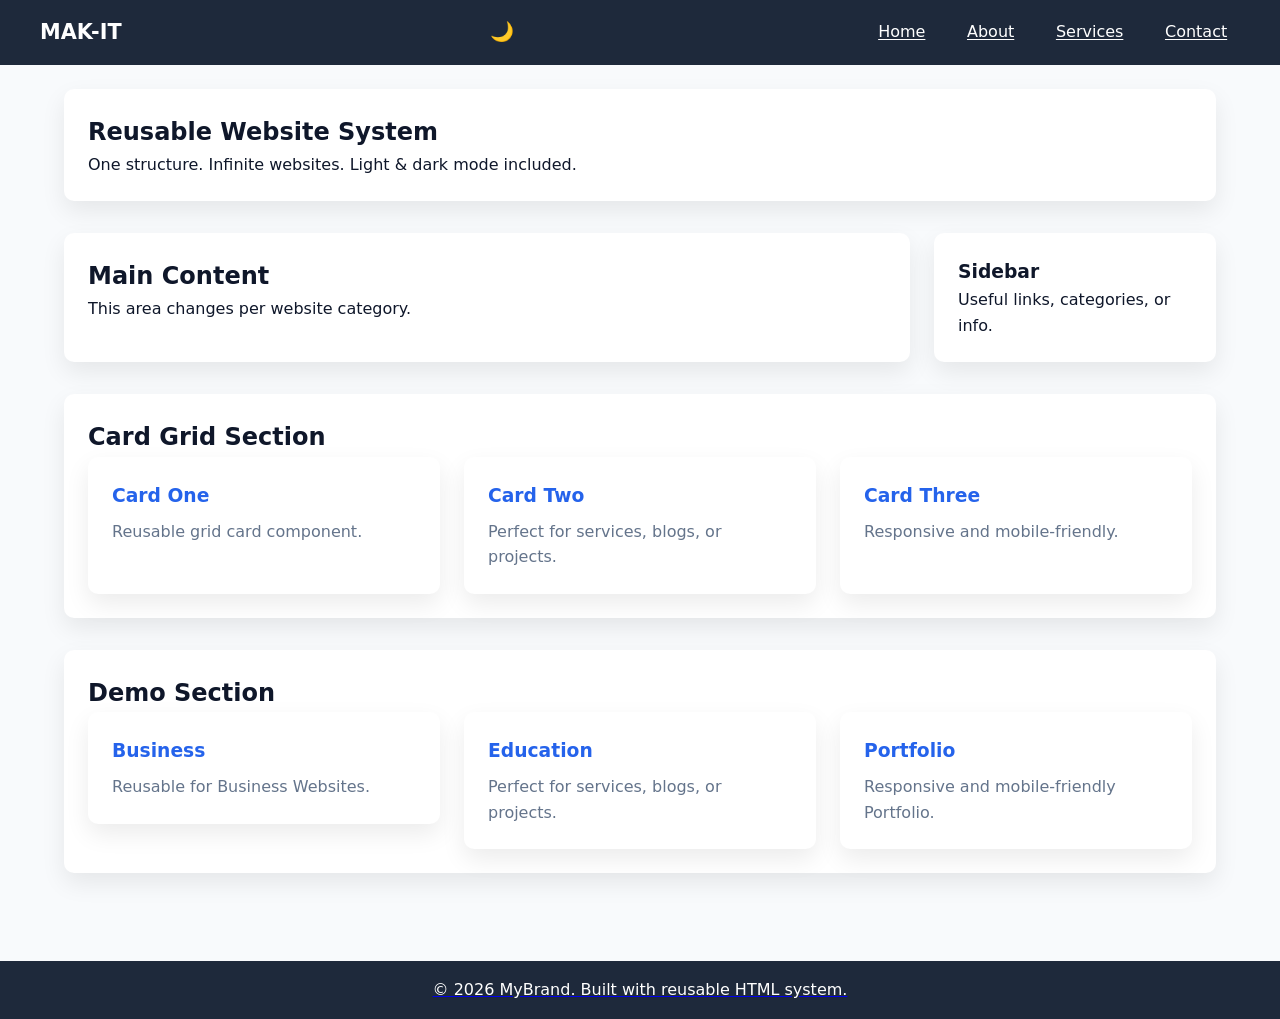
==== index.html @ de4ac3fc "Multi pages website uploads Multi-pages website with Index.html being Main and rest web pages inside" ====
<!DOCTYPE html>
<html lang="en">
<head>
  <meta charset="UTF-8" />
  <meta name="viewport" content="width=device-width, initial-scale=1.0" />
  <title>Reusable Website System</title>

  <link rel="stylesheet" href="style.css">
  
</head>

<body>

<header>
  <div class="header-container">
    <div class="logo">MAK-IT</div>

    <div>
      <span class="theme-toggle" onclick="toggleTheme()">🌙</span>
      <span class="menu-toggle" onclick="toggleMenu()">☰</span>
    </div>

    <nav id="navMenu">
      <ul>
        <li><a href="#">Home</a></li>
        <li><a href="#">About</a></li>
        <li><a href="#">Services</a></li>
        <li><a href="#">Contact</a></li>
      </ul>
    </nav>
  </div>
</header>

<main>

  <!-- HERO -->
  <section>
    <h1>Reusable Website System</h1>
    <p>One structure. Infinite websites. Light & dark mode included.</p>
  </section>

  <!-- CONTENT + SIDEBAR -->
  <div class="content-grid">
    <section>
      <h2>Main Content</h2>
      <p>This area changes per website category.</p>
    </section>

    <aside>
      <h3>Sidebar</h3>
      <p>Useful links, categories, or info.</p>
    </aside>
  </div>

  <!-- CARD GRID -->
  <section>
    <h2>Card Grid Section</h2>
    <div class="card-grid">
      <div class="card">
        <h3>Card One</h3>
        <p>Reusable grid card component.</p>
      </div>
      <div class="card">
        <h3>Card Two</h3>
        <p>Perfect for services, blogs, or projects.</p>
      </div>
      <div class="card">
        <h3>Card Three</h3>
        <p>Responsive and mobile-friendly.</p>
      </div>
    </div>
  </section>


  <!-- DEMO GRID -->
  <section>
    <h2>Demo Section</h2>
    <div class="card-grid">
      <a href="Project/Business/index.html"><div class="card">
        <h3>Business</h3>
        <p>Reusable for Business Websites.</p>
      </div></a>
      <a href="Project/Education/index.html"><div class="card">
        <h3>Education</h3>
        <p>Perfect for services, blogs, or projects.</p>
      </div></a>
      <a href="Project/Portfolio/index.html"><div class="card">
        <h3>Portfolio</h3>
        <p>Responsive and mobile-friendly Portfolio.</p>
      </div>
    </div>
  </section>

</main>

<footer>
  <p>© 2026 MyBrand. Built with reusable HTML system.</p>
</footer>

<script src="script.js"></script>

</body>
</html>
---- style.css ----
/* =====================
       THEME VARIABLES
    ====================== */
    :root {
      --primary: #2563eb;
      --secondary: #1e293b;
      --background: #f8fafc;
      --surface: #ffffff;
      --text: #0f172a;
      --muted: #64748b;
      --radius: 10px;
      --shadow: 0 10px 25px rgba(0,0,0,0.08);
    }

    body.dark {
      --primary: #60a5fa;
      --secondary: #020617;
      --background: #020617;
      --surface: #0f172a;
      --text: #e5e7eb;
      --muted: #94a3b8;
      --shadow: 0 10px 25px rgba(0,0,0,0.6);
    }

    /* =====================
       RESET
    ====================== */
    * {
      margin: 0;
      padding: 0;
      box-sizing: border-box;
    }

    body {
      font-family: system-ui, sans-serif;
      background: var(--background);
      color: var(--text);
      line-height: 1.6;
      transition: background 0.3s, color 0.3s;
    }

    /* =====================
       HEADER + NAV
    ====================== */
    header {
      background: var(--secondary);
      color: white;
      padding: 1rem;
    }

    .header-container {
      max-width: 1200px;
      margin: auto;
      display: flex;
      align-items: center;
      justify-content: space-between;
    }

    .logo {
      font-weight: bold;
      font-size: 1.3rem;
    }

    nav ul {
      list-style: none;
      display: flex;
      gap: 1rem;
    }

    nav a {
      padding: 0.4rem 0.8rem;
      border-radius: var(--radius);
      color: white;
    }

    nav a:hover {
      background: var(--primary);
    }

    .menu-toggle {
      display: none;
      font-size: 1.5rem;
      cursor: pointer;
    }

    .theme-toggle {
      margin-left: 1rem;
      cursor: pointer;
      font-size: 1.2rem;
    }

    @media (max-width: 768px) {
      nav {
        display: none;
        width: 100%;
        margin-top: 1rem;
      }
      nav ul {
        flex-direction: column;
      }
      nav.show {
        display: block;
      }
      .menu-toggle {
        display: block;
      }
    }

    /* =====================
       MAIN LAYOUT
    ====================== */
    main {
      max-width: 1200px;
      margin: auto;
      padding: 1.5rem;
      display: grid;
      gap: 2rem;
    }

    section, aside {
      background: var(--surface);
      padding: 1.5rem;
      border-radius: var(--radius);
      box-shadow: var(--shadow);
    }

    .content-grid {
      display: grid;
      gap: 1.5rem;
    }

    @media (min-width: 768px) {
      .content-grid {
        grid-template-columns: 3fr 1fr;
      }
    }

    /* =====================
       CARD GRID SYSTEM
    ====================== */
    .card-grid {
      display: grid;
      gap: 1.5rem;
      grid-template-columns: repeat(auto-fit, minmax(250px, 1fr));
    }

    .card {
      background: var(--surface);
      padding: 1.5rem;
      border-radius: var(--radius);
      box-shadow: var(--shadow);
      transition: transform 0.3s;
    }

    .card:hover {
      transform: translateY(-5px);
    }

    .card h3 {
      margin-bottom: 0.5rem;
      color: var(--primary);
    }

    .card p {
      color: var(--muted);
    }

    .card-grid a{
      text-decoration: none;
    }

    /* =====================
       FOOTER
    ====================== */
    footer {
      background: var(--secondary);
      color: white;
      text-align: center;
      padding: 1rem;
      margin-top: 2rem;
    }
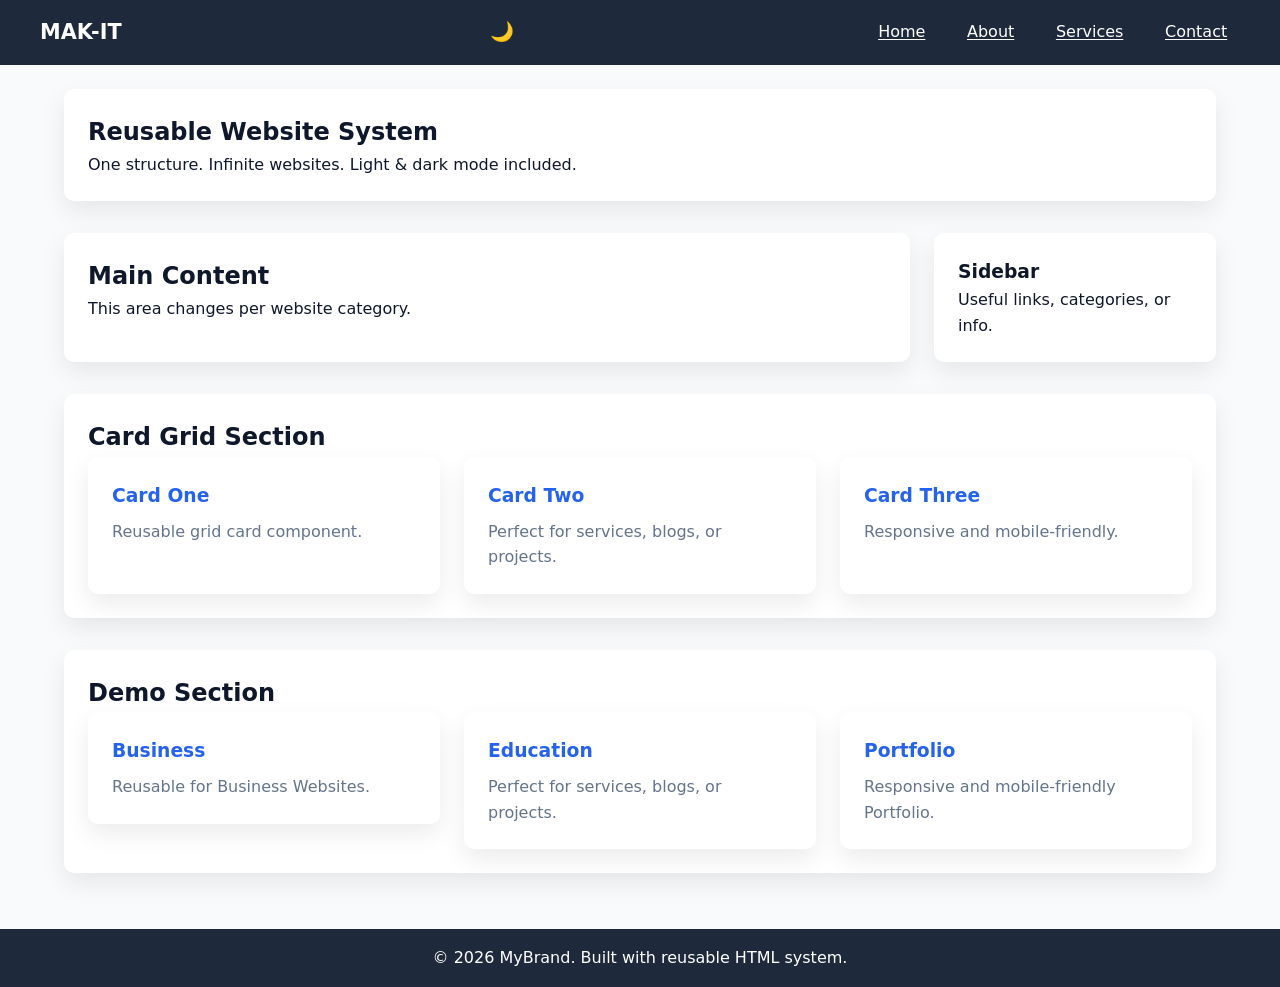
==== commit caaad5fe: "Update index.html" ====
--- a/index.html
+++ b/index.html
@@ -87,7 +87,7 @@
       <a href="Project/Portfolio/index.html"><div class="card">
         <h3>Portfolio</h3>
         <p>Responsive and mobile-friendly Portfolio.</p>
-      </div>
+      </div></a>
     </div>
   </section>
 
@@ -100,4 +100,5 @@
 <script src="script.js"></script>
 
 </body>
-</html>+
+</html>
